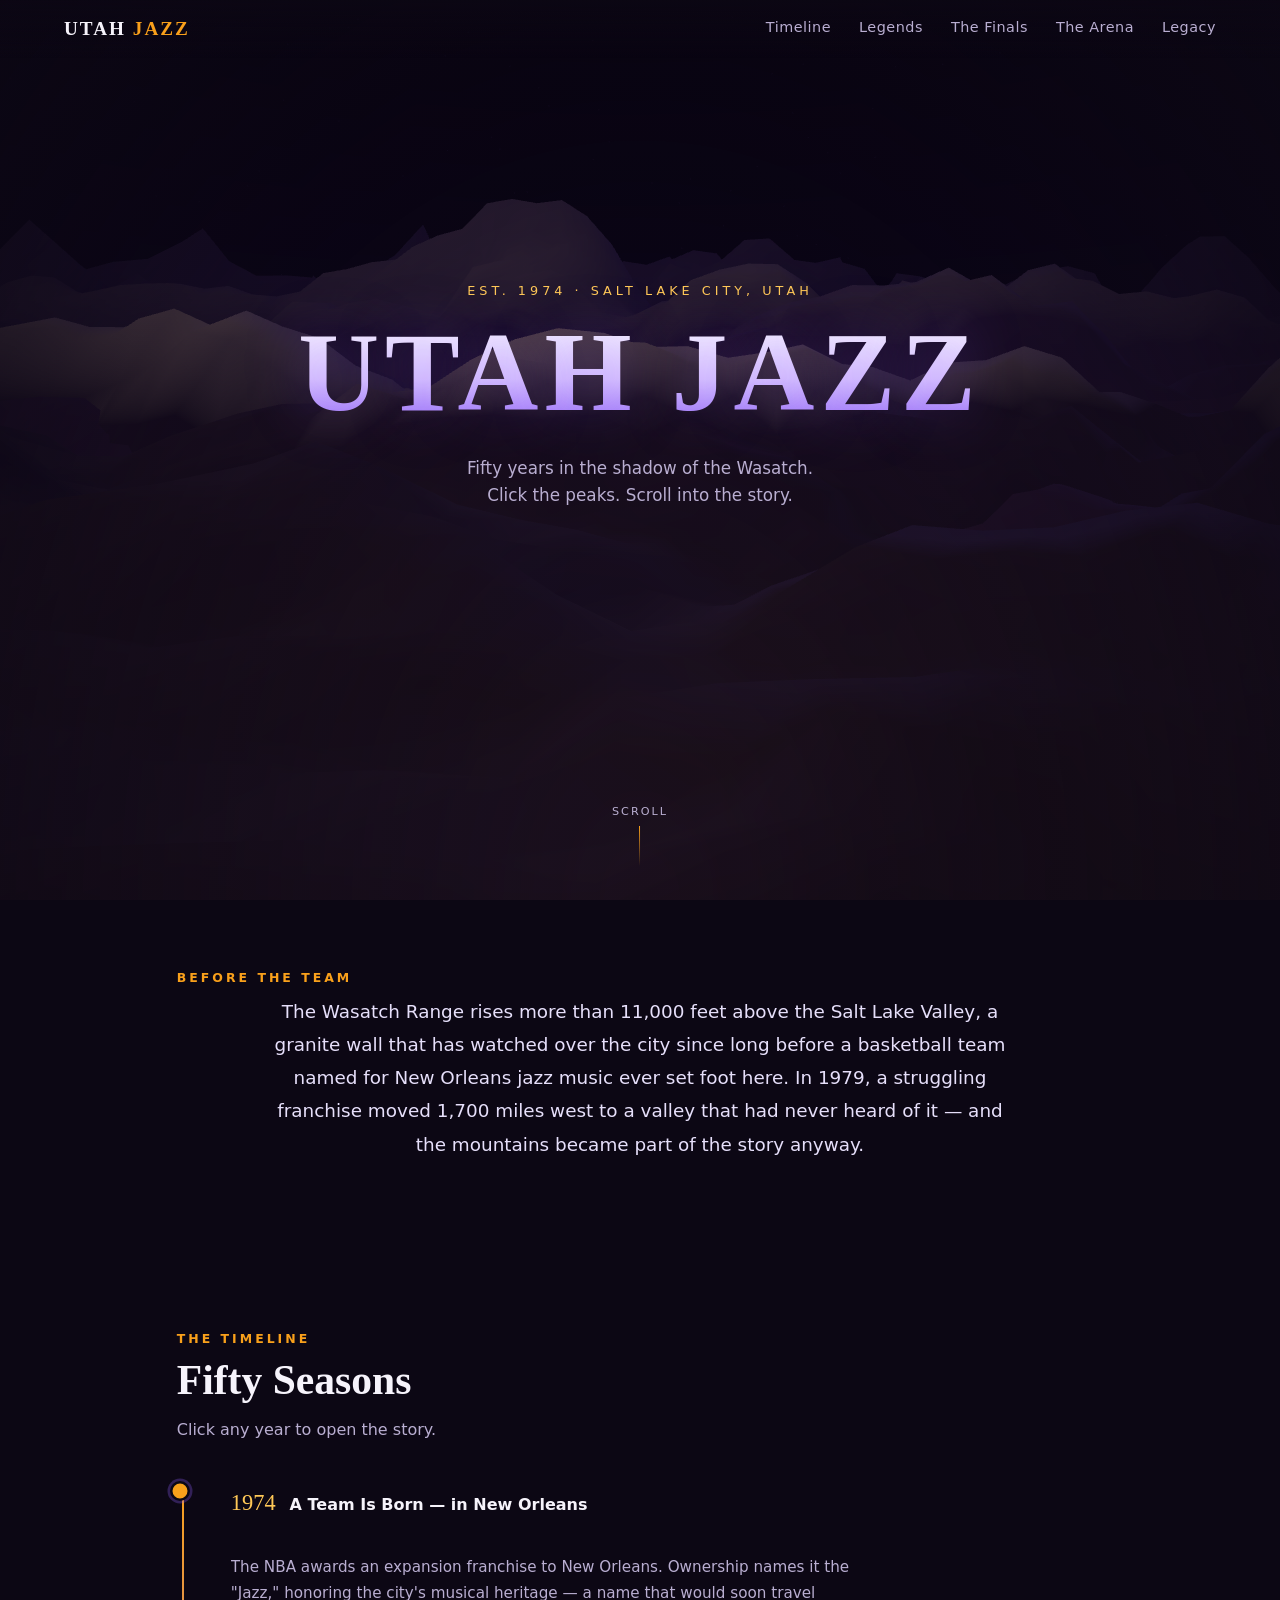
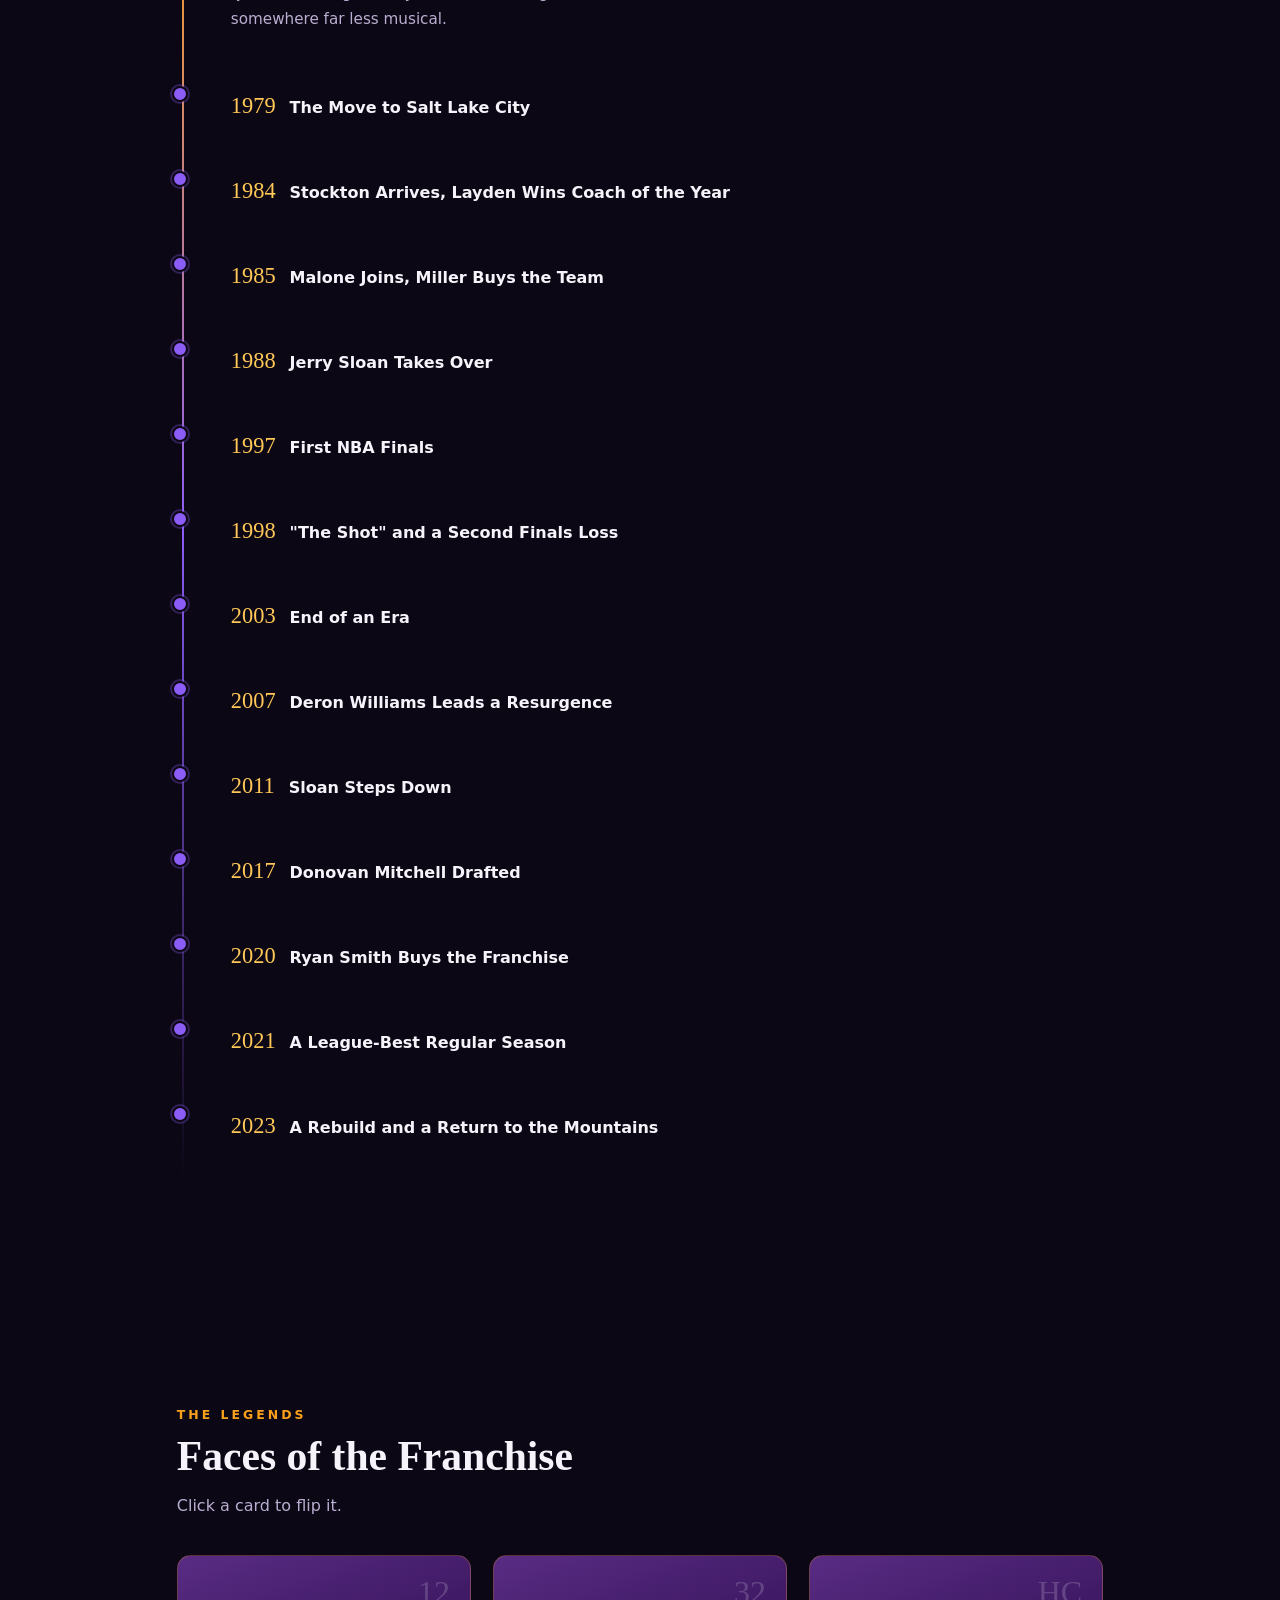
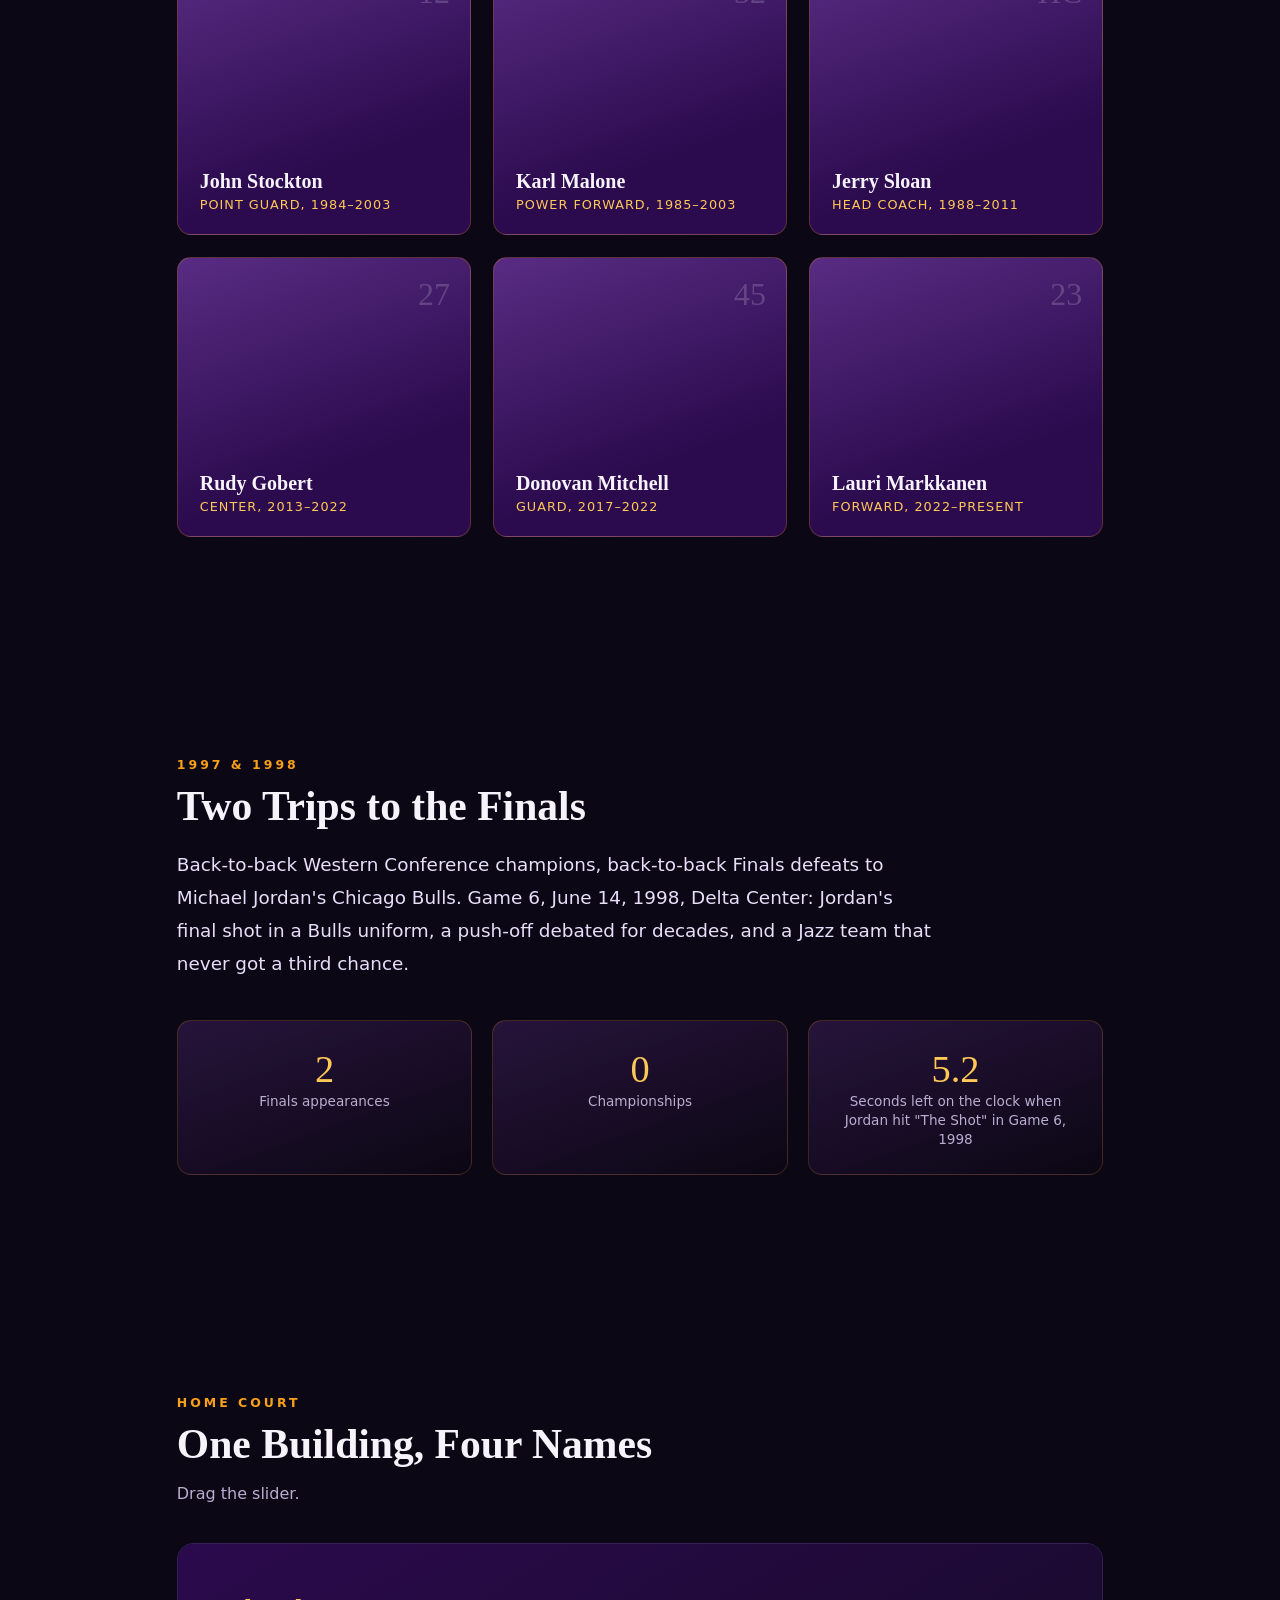
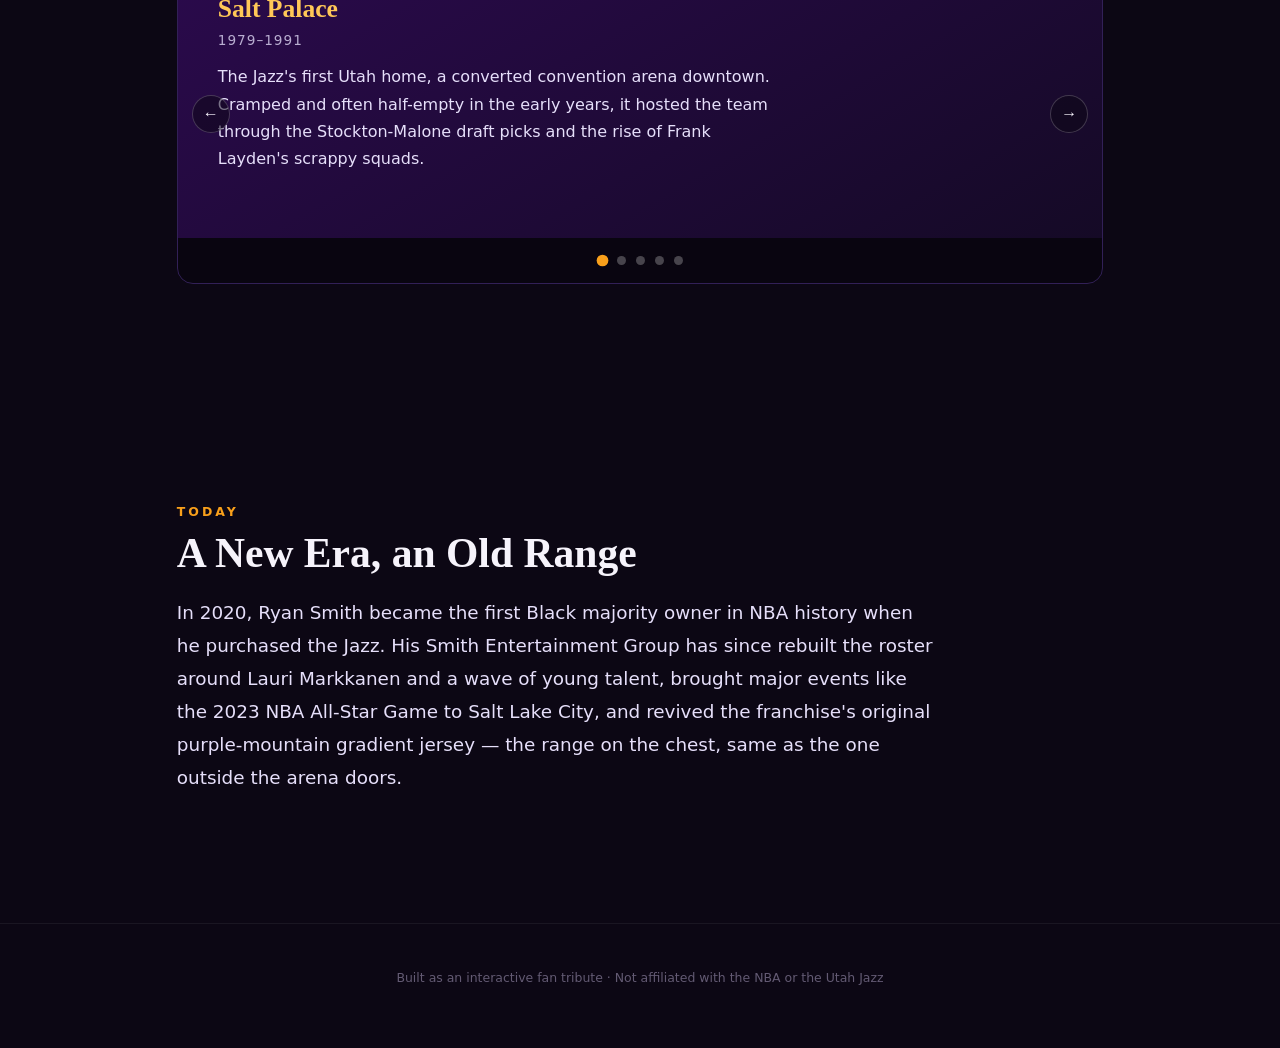
==== index.html @ e070e323 "Add interactive Utah Jazz history site with 3D Wasatch mountain hero Builds a single-page site: a Th" ====
<!DOCTYPE html>
<html lang="en">
<head>
<meta charset="UTF-8" />
<meta name="viewport" content="width=device-width, initial-scale=1.0" />
<title>Utah Jazz | The Wasatch to the Hardwood</title>
<meta name="description" content="An interactive history of the Utah Jazz, starting from the Wasatch Mountain Range." />
<link rel="icon" href="data:image/svg+xml,<svg xmlns=%22http://www.w3.org/2000/svg%22 viewBox=%220 0 100 100%22><text y=%22.9em%22 font-size=%2290%22>🏔️</text></svg>" />
<link rel="stylesheet" href="css/style.css" />
</head>
<body>

<div id="loader">
  <div class="loader-inner">
    <div class="loader-peak"></div>
    <p>Rendering the Wasatch&hellip;</p>
  </div>
</div>

<nav id="site-nav">
  <a href="#hero" class="nav-brand">UTAH <span>JAZZ</span></a>
  <button id="nav-toggle" aria-label="Toggle navigation">
    <span></span><span></span><span></span>
  </button>
  <div id="nav-links">
    <a href="#timeline" data-section="timeline">Timeline</a>
    <a href="#legends" data-section="legends">Legends</a>
    <a href="#finals" data-section="finals">The Finals</a>
    <a href="#arena" data-section="arena">The Arena</a>
    <a href="#legacy" data-section="legacy">Legacy</a>
  </div>
</nav>

<header id="hero">
  <canvas id="mountain-canvas"></canvas>
  <div id="hero-vignette"></div>
  <div class="hero-content">
    <p class="hero-eyebrow">Est. 1974 &middot; Salt Lake City, Utah</p>
    <h1 class="hero-title">UTAH JAZZ</h1>
    <p class="hero-subtitle">Fifty years in the shadow of the Wasatch.<br>Click the peaks. Scroll into the story.</p>
    <div class="hero-hint" id="hero-hint">Move your mouse to look around &middot; tap a peak</div>
  </div>
  <div class="scroll-cue" id="scroll-cue">
    <span>Scroll</span>
    <div class="scroll-cue-line"></div>
  </div>
  <div id="peak-tooltip" class="peak-tooltip hidden"></div>
</header>

<main>

  <section id="intro" class="section">
    <div class="section-inner">
      <h2 class="section-kicker">Before the Team</h2>
      <p class="lede">
        The Wasatch Range rises more than 11,000 feet above the Salt Lake Valley, a granite wall that has
        watched over the city since long before a basketball team named for New Orleans jazz music ever
        set foot here. In 1979, a struggling franchise moved 1,700 miles west to a valley that had never
        heard of it &mdash; and the mountains became part of the story anyway.
      </p>
    </div>
  </section>

  <section id="timeline" class="section">
    <div class="section-inner">
      <h2 class="section-kicker">The Timeline</h2>
      <h3 class="section-title">Fifty Seasons</h3>
      <p class="section-desc">Click any year to open the story.</p>
      <div id="timeline-track"></div>
    </div>
  </section>

  <section id="legends" class="section">
    <div class="section-inner">
      <h2 class="section-kicker">The Legends</h2>
      <h3 class="section-title">Faces of the Franchise</h3>
      <p class="section-desc">Click a card to flip it.</p>
      <div id="legends-grid"></div>
    </div>
  </section>

  <section id="finals" class="section">
    <div class="section-inner finals-inner">
      <h2 class="section-kicker">1997 &amp; 1998</h2>
      <h3 class="section-title">Two Trips to the Finals</h3>
      <p class="lede">
        Back-to-back Western Conference champions, back-to-back Finals defeats to Michael Jordan's
        Chicago Bulls. Game 6, June 14, 1998, Delta Center: Jordan's final shot in a Bulls uniform,
        a push-off debated for decades, and a Jazz team that never got a third chance.
      </p>
      <div class="finals-stats">
        <div class="stat-card"><span class="stat-num">2</span><span class="stat-label">Finals appearances</span></div>
        <div class="stat-card"><span class="stat-num">0</span><span class="stat-label">Championships</span></div>
        <div class="stat-card"><span class="stat-num">5.2</span><span class="stat-label">Seconds left on the clock when Jordan hit "The Shot" in Game 6, 1998</span></div>
      </div>
    </div>
  </section>

  <section id="arena" class="section">
    <div class="section-inner">
      <h2 class="section-kicker">Home Court</h2>
      <h3 class="section-title">One Building, Four Names</h3>
      <p class="section-desc">Drag the slider.</p>
      <div id="arena-slider"></div>
    </div>
  </section>

  <section id="legacy" class="section">
    <div class="section-inner">
      <h2 class="section-kicker">Today</h2>
      <h3 class="section-title">A New Era, an Old Range</h3>
      <p class="lede">
        In 2020, Ryan Smith became the first Black majority owner in NBA history when he purchased the
        Jazz. His Smith Entertainment Group has since rebuilt the roster around Lauri Markkanen and a
        wave of young talent, brought major events like the 2023 NBA All-Star Game to Salt Lake City,
        and revived the franchise's original purple-mountain gradient jersey &mdash; the range on the
        chest, same as the one outside the arena doors.
      </p>
    </div>
  </section>

</main>

<footer id="site-footer">
  <p>Built as an interactive fan tribute &middot; Not affiliated with the NBA or the Utah Jazz</p>
</footer>

<script type="importmap">
{
  "imports": {
    "three": "./js/vendor/three.module.js"
  }
}
</script>
<script type="module" src="js/mountains.js"></script>
<script type="module" src="js/data.js"></script>
<script type="module" src="js/app.js"></script>
</body>
</html>
---- css/style.css ----
:root {
  --jazz-purple-dark: #2b0a4d;
  --jazz-purple: #582c83;
  --jazz-purple-light: #8b5cf6;
  --jazz-gold: #f9a01b;
  --jazz-gold-light: #ffc857;
  --ink: #0c0714;
  --paper: #f6f3fb;
  --grey: #b9aed1;
  --font: 'Segoe UI', system-ui, -apple-system, 'Helvetica Neue', Arial, sans-serif;
  --font-display: Georgia, 'Times New Roman', serif;
}

* { box-sizing: border-box; }

html { scroll-behavior: smooth; }

body {
  margin: 0;
  background: var(--ink);
  color: var(--paper);
  font-family: var(--font);
  overflow-x: hidden;
}

img, canvas { display: block; }

a { color: inherit; }

/* Loader */
#loader {
  position: fixed;
  inset: 0;
  z-index: 999;
  background: radial-gradient(ellipse at 50% 30%, #3a1466, #0c0714 75%);
  display: flex;
  align-items: center;
  justify-content: center;
  transition: opacity 0.7s ease, visibility 0.7s ease;
}
#loader.hidden { opacity: 0; visibility: hidden; pointer-events: none; }
.loader-inner { text-align: center; color: var(--grey); }
.loader-peak {
  width: 46px;
  height: 46px;
  margin: 0 auto 18px;
  border: 3px solid var(--jazz-gold);
  border-top-color: transparent;
  border-radius: 50%;
  animation: spin 1s linear infinite;
}
@keyframes spin { to { transform: rotate(360deg); } }

/* Nav */
#site-nav {
  position: fixed;
  top: 0; left: 0; right: 0;
  z-index: 100;
  display: flex;
  align-items: center;
  justify-content: space-between;
  padding: 18px 5vw;
  background: linear-gradient(to bottom, rgba(12,7,20,0.75), transparent);
  transition: background 0.3s ease;
}
#site-nav.scrolled { background: rgba(12,7,20,0.9); backdrop-filter: blur(8px); box-shadow: 0 2px 24px rgba(0,0,0,0.4); }
.nav-brand { font-family: var(--font-display); font-weight: bold; letter-spacing: 2px; font-size: 1.2rem; text-decoration: none; color: var(--paper); }
.nav-brand span { color: var(--jazz-gold); }
#nav-links { display: flex; gap: 28px; }
#nav-links a {
  text-decoration: none;
  font-size: 0.9rem;
  letter-spacing: 0.5px;
  color: var(--grey);
  position: relative;
  padding-bottom: 4px;
  transition: color 0.2s ease;
}
#nav-links a::after {
  content: '';
  position: absolute; left: 0; bottom: 0;
  width: 0; height: 2px;
  background: var(--jazz-gold);
  transition: width 0.25s ease;
}
#nav-links a:hover, #nav-links a.active { color: var(--paper); }
#nav-links a:hover::after, #nav-links a.active::after { width: 100%; }
#nav-toggle { display: none; flex-direction: column; gap: 5px; background: none; border: none; cursor: pointer; padding: 8px; }
#nav-toggle span { width: 24px; height: 2px; background: var(--paper); display: block; }

/* Hero */
#hero {
  position: relative;
  height: 100svh;
  min-height: 500px;
  overflow: hidden;
  background: #0c0714;
}
#mountain-canvas { position: absolute; inset: 0; width: 100%; height: 100%; }
#hero-vignette {
  position: absolute; inset: 0;
  background: radial-gradient(ellipse at 50% 100%, rgba(12,7,20,0) 0%, rgba(12,7,20,0.55) 65%, rgba(12,7,20,0.95) 100%);
  pointer-events: none;
}
.hero-content {
  position: absolute;
  left: 50%; top: 46%;
  transform: translate(-50%, -50%);
  text-align: center;
  width: 90%;
  max-width: 800px;
  pointer-events: none;
}
.hero-eyebrow {
  letter-spacing: 4px;
  text-transform: uppercase;
  color: var(--jazz-gold-light);
  font-size: 0.8rem;
  margin-bottom: 10px;
}
.hero-title {
  font-family: var(--font-display);
  font-size: clamp(3rem, 11vw, 7rem);
  margin: 0;
  letter-spacing: 6px;
  background: linear-gradient(180deg, #ffffff 0%, #d8c3ff 55%, var(--jazz-purple-light) 100%);
  -webkit-background-clip: text;
  background-clip: text;
  color: transparent;
  text-shadow: 0 0 60px rgba(139,92,246,0.35);
}
.hero-subtitle { color: var(--grey); font-size: 1.05rem; line-height: 1.6; margin-top: 18px; }
.hero-hint {
  margin-top: 34px;
  font-size: 0.78rem;
  letter-spacing: 1px;
  color: rgba(246,243,251,0.55);
  animation: pulse 3s ease-in-out infinite;
}
@keyframes pulse { 0%,100% { opacity: 0.4; } 50% { opacity: 1; } }

.scroll-cue {
  position: absolute;
  bottom: 34px; left: 50%;
  transform: translateX(-50%);
  display: flex; flex-direction: column; align-items: center; gap: 8px;
  color: var(--grey);
  font-size: 0.7rem;
  letter-spacing: 2px;
  text-transform: uppercase;
  transition: opacity 0.4s ease;
}
.scroll-cue-line { width: 1px; height: 40px; background: linear-gradient(to bottom, var(--jazz-gold), transparent); animation: scrolldrop 1.8s ease-in-out infinite; }
@keyframes scrolldrop { 0% { transform: scaleY(0); transform-origin: top; } 50% { transform: scaleY(1); transform-origin: top; } 51% { transform-origin: bottom; } 100% { transform: scaleY(0); transform-origin: bottom; } }

.peak-tooltip {
  position: absolute;
  z-index: 20;
  max-width: 280px;
  background: rgba(20,10,36,0.92);
  border: 1px solid rgba(249,160,27,0.4);
  border-radius: 10px;
  padding: 14px 16px;
  font-size: 0.85rem;
  line-height: 1.5;
  color: var(--paper);
  box-shadow: 0 12px 40px rgba(0,0,0,0.5);
  transition: opacity 0.25s ease, transform 0.25s ease;
  pointer-events: none;
}
.peak-tooltip.hidden { opacity: 0; transform: translateY(6px); }
.peak-tooltip strong { color: var(--jazz-gold-light); display: block; margin-bottom: 4px; font-size: 0.9rem; }

/* Sections */
.section { padding: 110px 0; position: relative; }
.section-inner { max-width: 1080px; margin: 0 auto; padding: 0 6vw; }
.section-kicker { color: var(--jazz-gold); text-transform: uppercase; letter-spacing: 3px; font-size: 0.78rem; margin: 0 0 10px; }
.section-title { font-family: var(--font-display); font-size: clamp(1.8rem, 4vw, 2.6rem); margin: 0 0 16px; }
.section-desc { color: var(--grey); margin-bottom: 40px; }
.lede { font-size: 1.15rem; line-height: 1.8; color: #e6dffa; max-width: 760px; }
#intro { padding-top: 70px; padding-bottom: 60px; }
#intro .lede { margin: 0 auto; text-align: center; }

.reveal { opacity: 0; transform: translateY(36px); transition: opacity 0.8s ease, transform 0.8s ease; }
.reveal.visible { opacity: 1; transform: translateY(0); }

/* Timeline */
#timeline-track { position: relative; padding-left: 28px; }
#timeline-track::before {
  content: '';
  position: absolute; left: 5px; top: 6px; bottom: 6px; width: 2px;
  background: linear-gradient(to bottom, var(--jazz-gold), var(--jazz-purple-light), transparent);
}
.timeline-item { position: relative; padding: 0 0 34px 26px; cursor: pointer; }
.timeline-item::before {
  content: '';
  position: absolute; left: -33px; top: 4px;
  width: 12px; height: 12px; border-radius: 50%;
  background: var(--jazz-purple-light);
  border: 2px solid var(--ink);
  box-shadow: 0 0 0 2px rgba(139,92,246,0.3);
  transition: background 0.2s ease, transform 0.2s ease;
}
.timeline-item.open::before, .timeline-item:hover::before { background: var(--jazz-gold); transform: scale(1.25); }
.timeline-year { font-family: var(--font-display); font-size: 1.4rem; color: var(--jazz-gold-light); margin: 0; }
.timeline-head { display: flex; align-items: baseline; gap: 14px; }
.timeline-title { color: var(--paper); font-weight: 600; }
.timeline-body {
  max-height: 0; overflow: hidden; opacity: 0;
  transition: max-height 0.4s ease, opacity 0.4s ease, margin 0.4s ease;
  color: var(--grey); line-height: 1.7; font-size: 0.95rem; max-width: 640px;
}
.timeline-item.open .timeline-body { max-height: 240px; opacity: 1; margin-top: 10px; }

/* Legends */
#legends-grid { display: grid; grid-template-columns: repeat(auto-fill, minmax(230px, 1fr)); gap: 22px; }
.legend-card { perspective: 1400px; height: 280px; cursor: pointer; }
.legend-card-inner {
  position: relative; width: 100%; height: 100%;
  transform-style: preserve-3d;
  transition: transform 0.6s cubic-bezier(.4,.2,.2,1);
  border-radius: 14px;
}
.legend-card.flipped .legend-card-inner { transform: rotateY(180deg); }
.legend-face {
  position: absolute; inset: 0;
  -webkit-backface-visibility: hidden; backface-visibility: hidden;
  border-radius: 14px;
  padding: 22px;
  display: flex; flex-direction: column; justify-content: flex-end;
}
.legend-front {
  background: linear-gradient(160deg, var(--jazz-purple) 0%, var(--jazz-purple-dark) 70%);
  border: 1px solid rgba(249,160,27,0.25);
}
.legend-front .legend-number { position: absolute; top: 18px; right: 20px; font-family: var(--font-display); font-size: 2rem; color: rgba(255,255,255,0.18); }
.legend-name { font-family: var(--font-display); font-size: 1.25rem; margin: 0 0 4px; }
.legend-role { color: var(--jazz-gold-light); font-size: 0.8rem; letter-spacing: 1px; text-transform: uppercase; }
.legend-back {
  background: linear-gradient(160deg, #1b0f30, var(--ink));
  border: 1px solid rgba(139,92,246,0.4);
  transform: rotateY(180deg);
  justify-content: flex-start;
  gap: 10px;
}
.legend-back p { margin: 0; font-size: 0.85rem; line-height: 1.6; color: var(--grey); }
.legend-back .legend-stat-row { display: flex; justify-content: space-between; font-size: 0.8rem; border-bottom: 1px dashed rgba(185,174,209,0.2); padding: 4px 0; }
.legend-back .legend-stat-row b { color: var(--jazz-gold-light); }

/* Finals */
.finals-inner { text-align: left; }
.finals-stats { display: flex; flex-wrap: wrap; gap: 20px; margin-top: 40px; }
.stat-card {
  flex: 1 1 200px;
  background: linear-gradient(160deg, rgba(88,44,131,0.35), rgba(12,7,20,0.6));
  border: 1px solid rgba(249,160,27,0.2);
  border-radius: 14px;
  padding: 26px 22px;
  text-align: center;
}
.stat-num { display: block; font-family: var(--font-display); font-size: 2.4rem; color: var(--jazz-gold-light); }
.stat-label { color: var(--grey); font-size: 0.85rem; }

/* Arena slider */
#arena-slider { position: relative; border-radius: 16px; overflow: hidden; border: 1px solid rgba(139,92,246,0.3); }
.arena-track { display: flex; transition: transform 0.5s cubic-bezier(.4,.2,.2,1); }
.arena-slide { min-width: 100%; padding: 50px 40px; background: linear-gradient(150deg, var(--jazz-purple-dark), #150a26); }
.arena-slide h4 { font-family: var(--font-display); font-size: 1.6rem; margin: 0 0 6px; color: var(--jazz-gold-light); }
.arena-slide span.arena-years { color: var(--grey); font-size: 0.85rem; letter-spacing: 1px; }
.arena-slide p { color: #e6dffa; line-height: 1.7; margin-top: 14px; max-width: 560px; }
.arena-dots { display: flex; justify-content: center; gap: 10px; padding: 18px 0; background: rgba(0,0,0,0.2); }
.arena-dot { width: 9px; height: 9px; border-radius: 50%; background: rgba(255,255,255,0.25); cursor: pointer; transition: background 0.2s ease, transform 0.2s ease; }
.arena-dot.active { background: var(--jazz-gold); transform: scale(1.3); }
.arena-nav-btn {
  position: absolute; top: 50%; transform: translateY(-50%);
  background: rgba(12,7,20,0.5); border: 1px solid rgba(255,255,255,0.2); color: var(--paper);
  width: 38px; height: 38px; border-radius: 50%; cursor: pointer; font-size: 1rem; z-index: 5;
}
.arena-nav-btn:hover { background: rgba(249,160,27,0.3); }
.arena-prev { left: 14px; } .arena-next { right: 14px; }

footer#site-footer {
  text-align: center;
  padding: 34px 20px 50px;
  color: rgba(185,174,209,0.5);
  font-size: 0.78rem;
  border-top: 1px solid rgba(255,255,255,0.06);
}

@media (max-width: 720px) {
  #nav-links {
    position: fixed; top: 0; right: 0; height: 100vh; width: 70vw; max-width: 300px;
    background: #0c0714;
    flex-direction: column; align-items: flex-start;
    padding: 90px 30px; gap: 26px;
    box-shadow: -20px 0 60px rgba(0,0,0,0.6);
    transform: translateX(100%); transition: transform 0.3s ease;
  }
  #nav-links.open { transform: translateX(0); }
  #nav-toggle { display: flex; }
  .section { padding: 70px 0; }
}
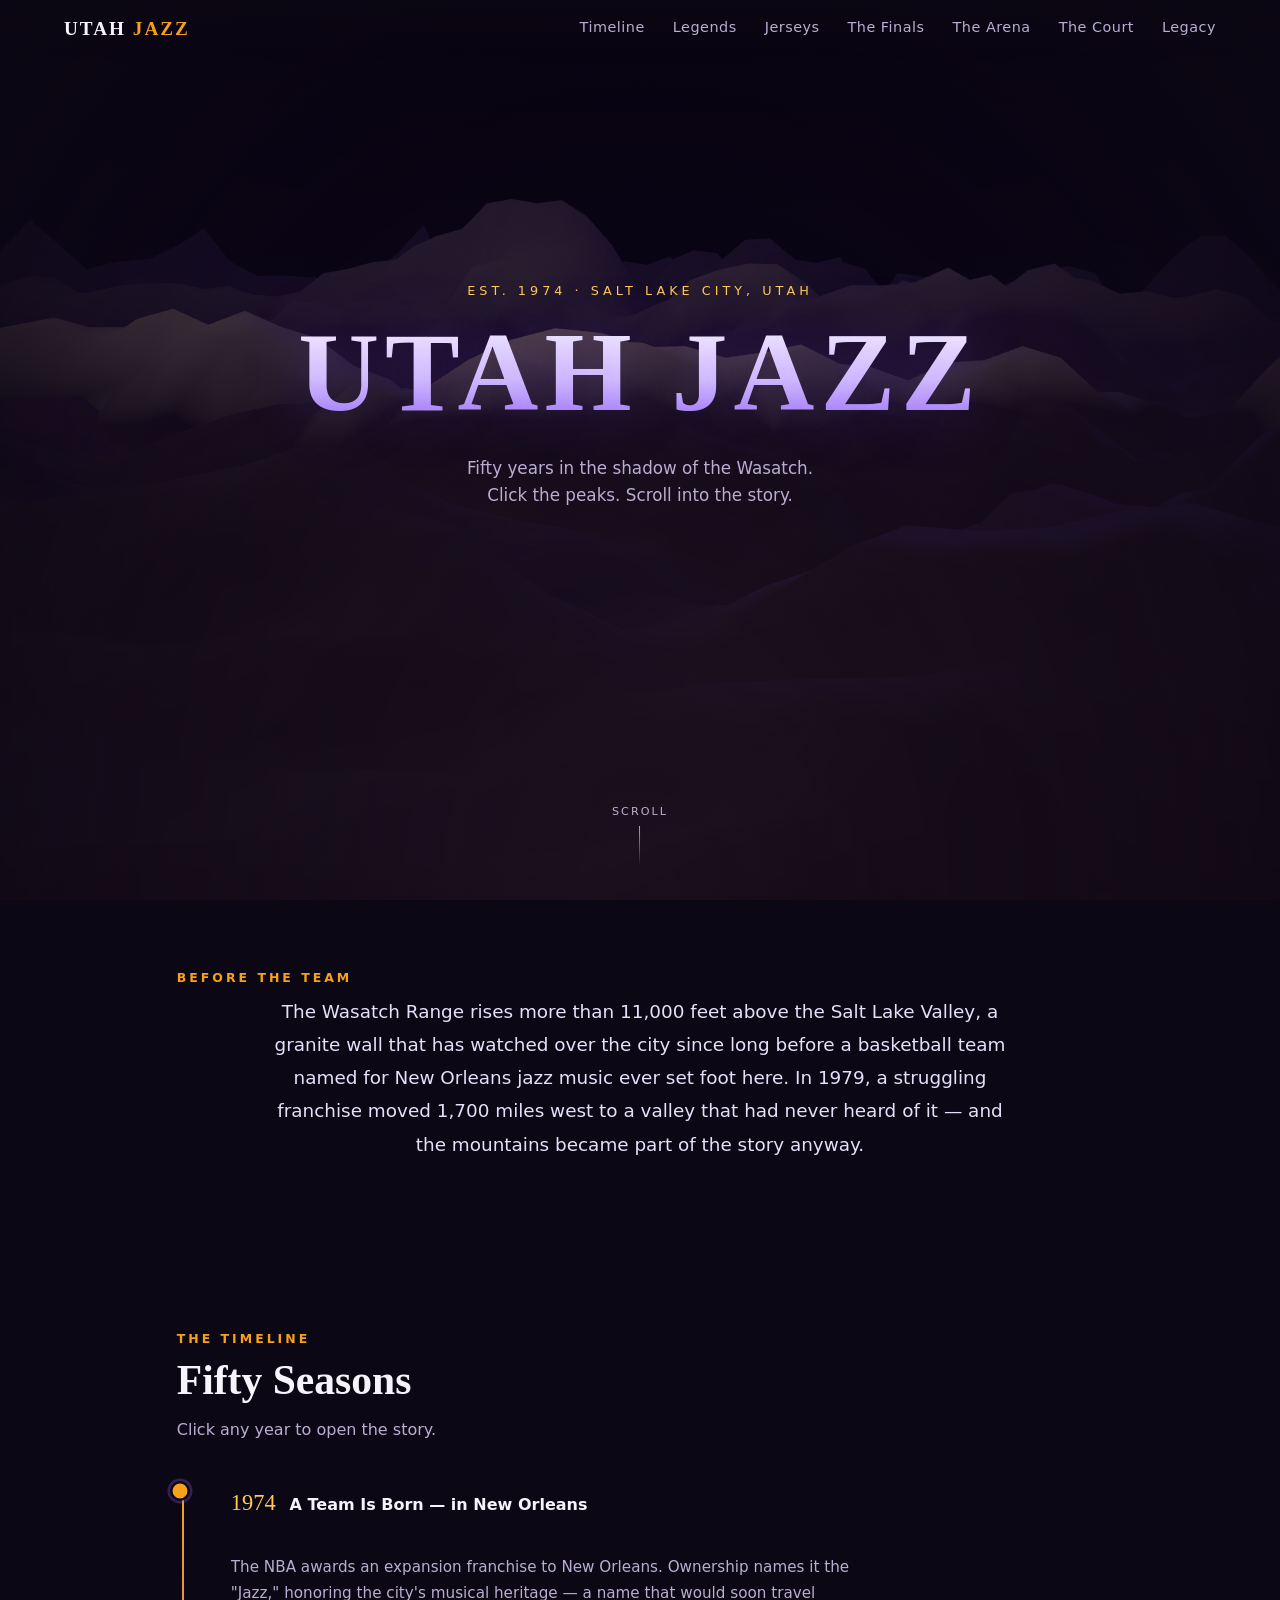
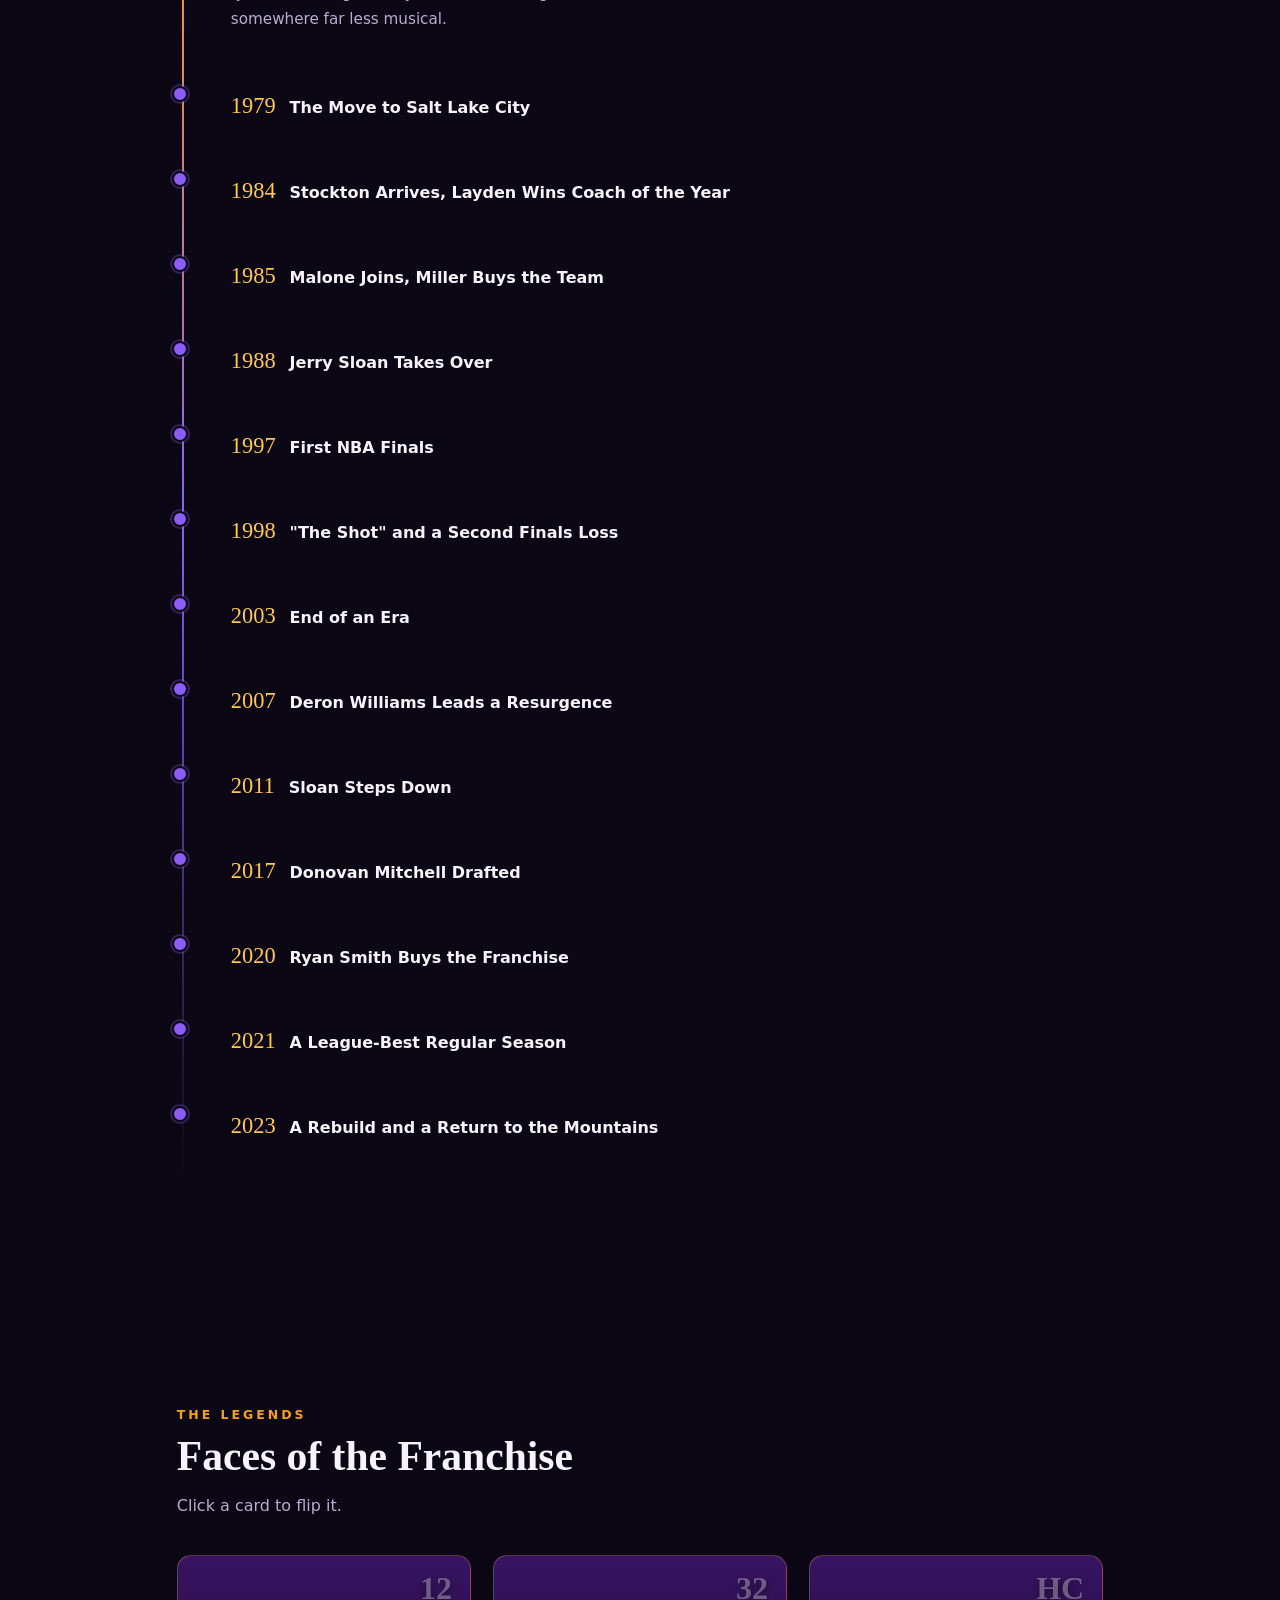
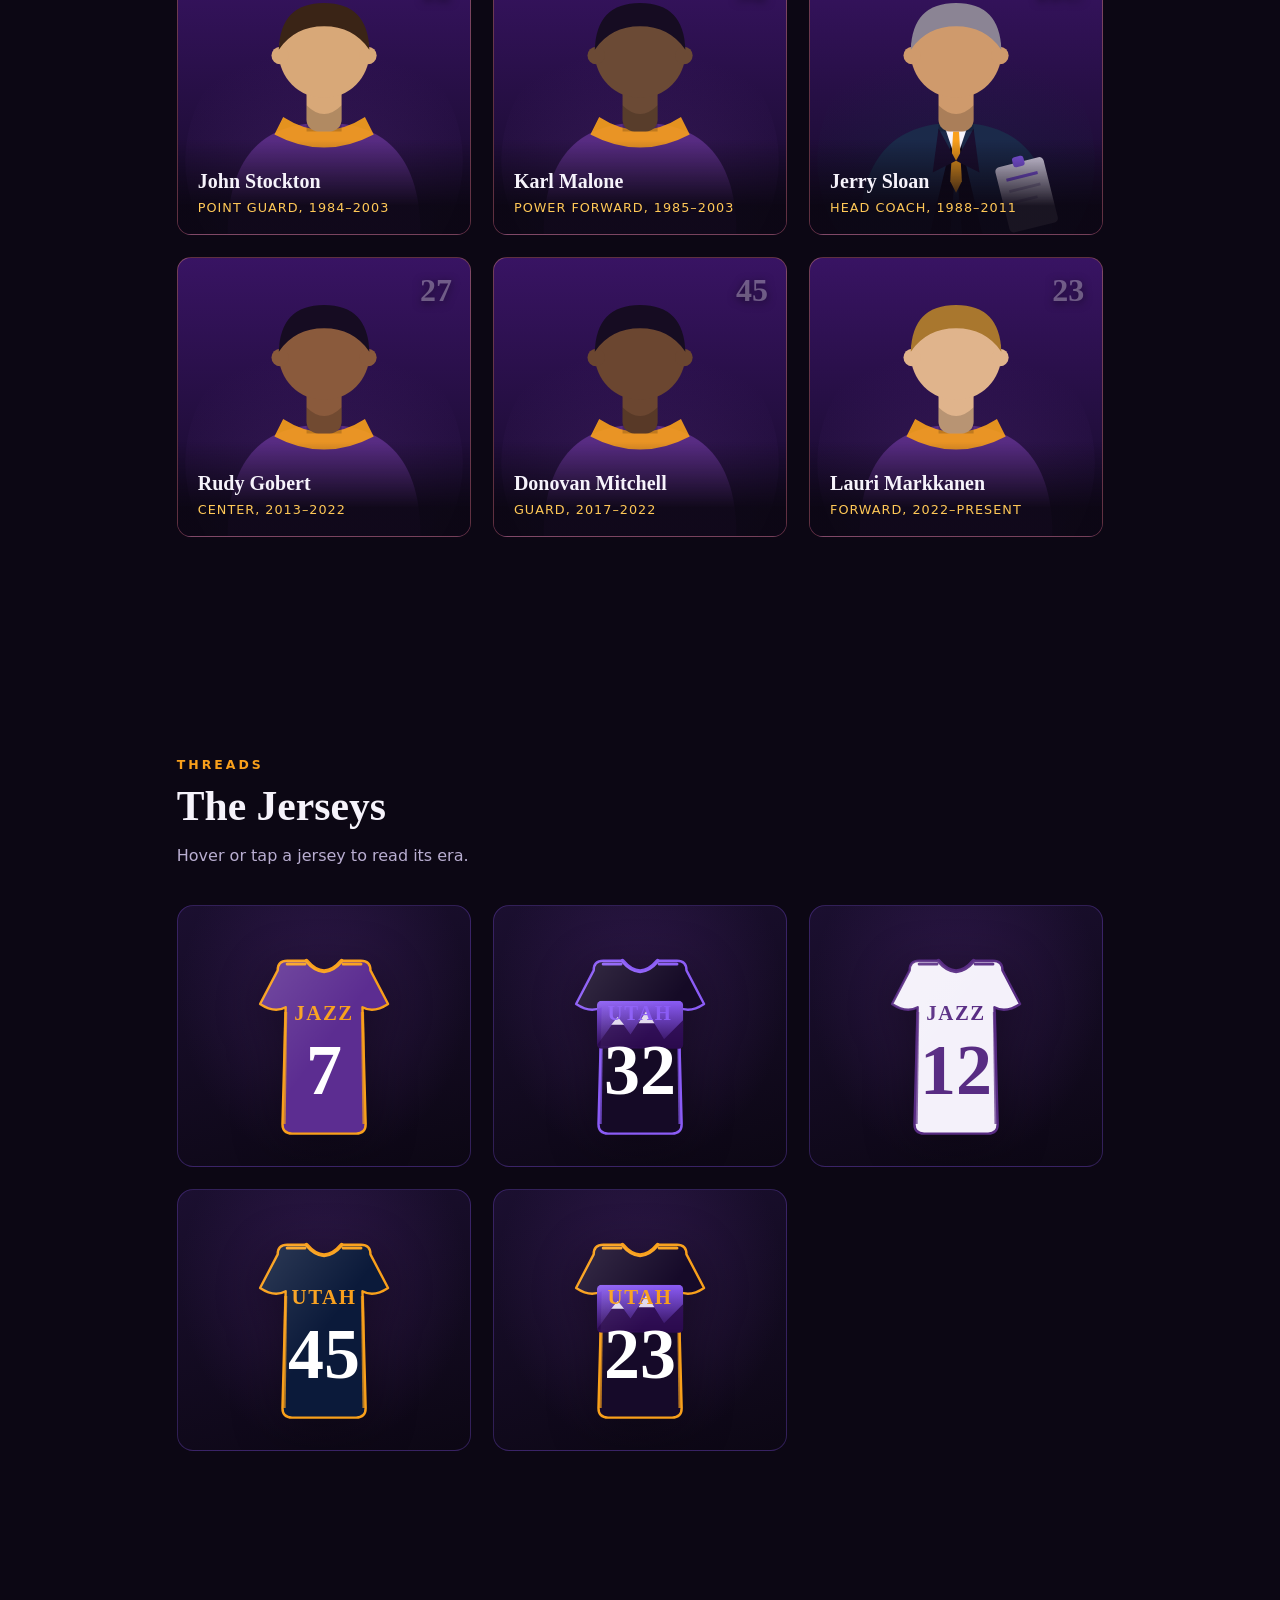
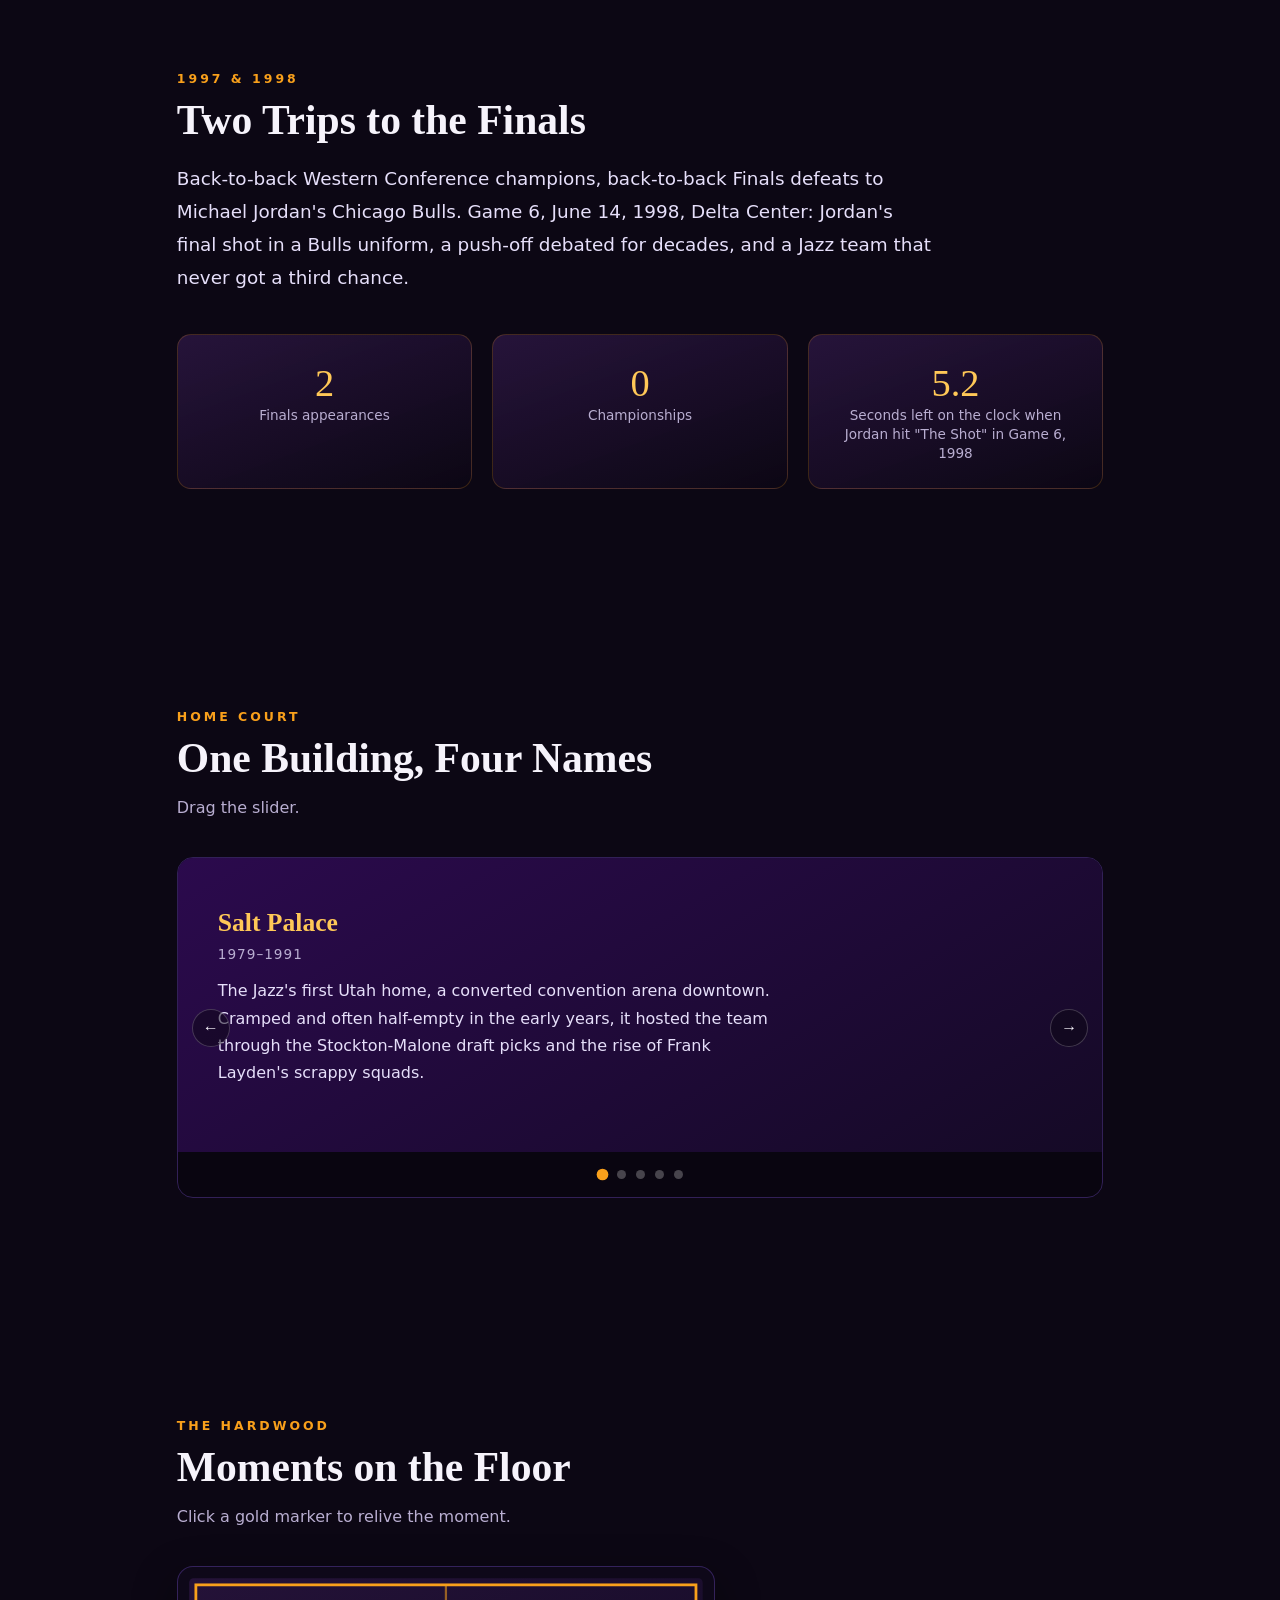
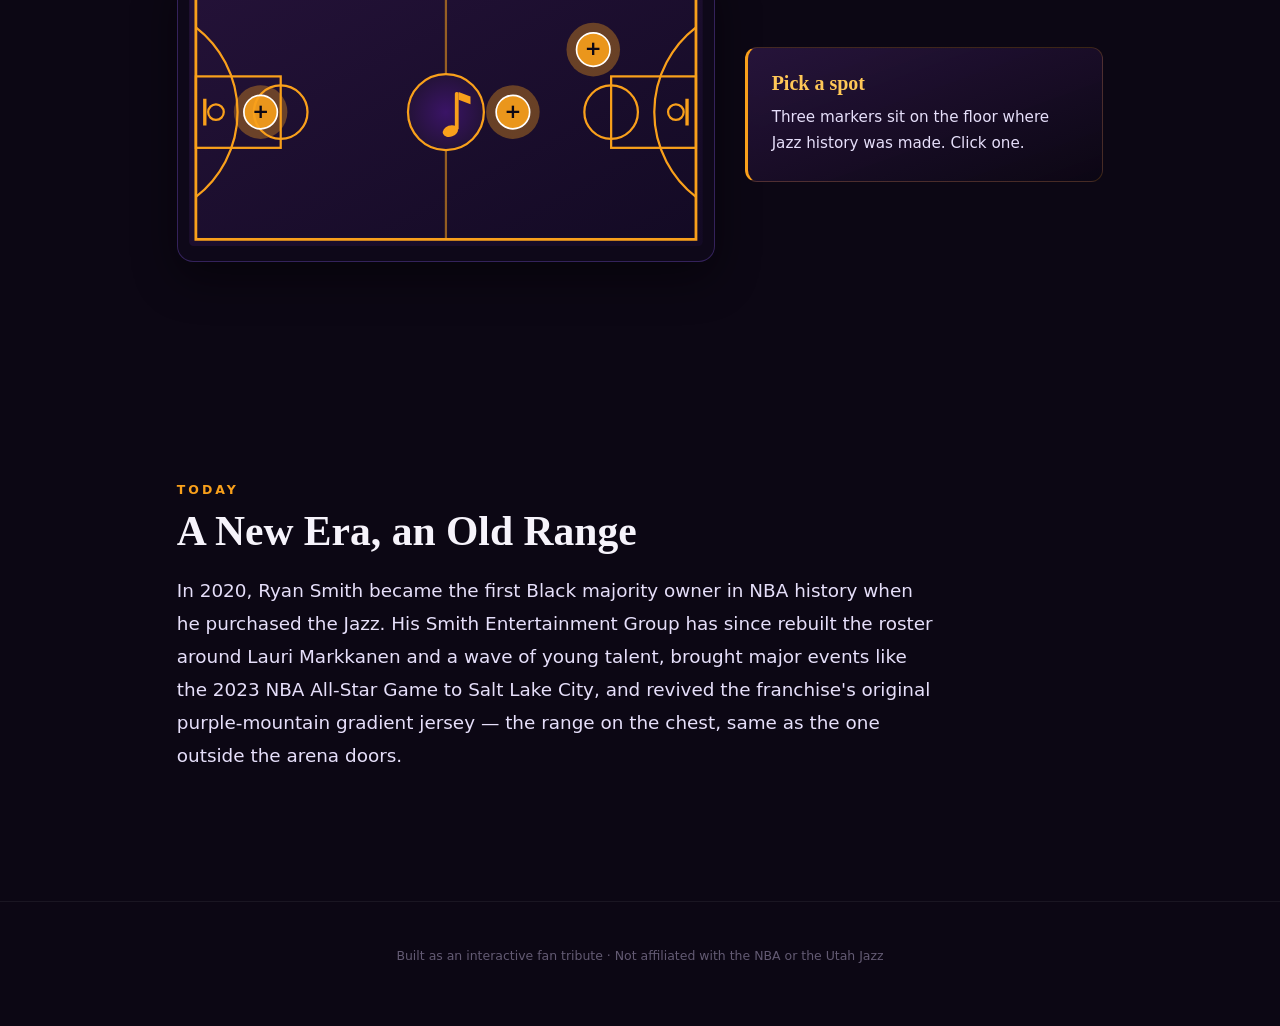
==== commit cf43de3c: "Add SVG imagery: player portraits, jersey gallery, court diagram Introduce js/graphics.js, a depende" ====
--- a/index.html
+++ b/index.html
@@ -25,8 +25,10 @@
   <div id="nav-links">
     <a href="#timeline" data-section="timeline">Timeline</a>
     <a href="#legends" data-section="legends">Legends</a>
+    <a href="#jerseys" data-section="jerseys">Jerseys</a>
     <a href="#finals" data-section="finals">The Finals</a>
     <a href="#arena" data-section="arena">The Arena</a>
+    <a href="#court" data-section="court">The Court</a>
     <a href="#legacy" data-section="legacy">Legacy</a>
   </div>
 </nav>
@@ -79,6 +81,15 @@
     </div>
   </section>
 
+  <section id="jerseys" class="section">
+    <div class="section-inner">
+      <h2 class="section-kicker">Threads</h2>
+      <h3 class="section-title">The Jerseys</h3>
+      <p class="section-desc">Hover or tap a jersey to read its era.</p>
+      <div id="jersey-grid"></div>
+    </div>
+  </section>
+
   <section id="finals" class="section">
     <div class="section-inner finals-inner">
       <h2 class="section-kicker">1997 &amp; 1998</h2>
@@ -102,6 +113,21 @@
       <h3 class="section-title">One Building, Four Names</h3>
       <p class="section-desc">Drag the slider.</p>
       <div id="arena-slider"></div>
+    </div>
+  </section>
+
+  <section id="court" class="section">
+    <div class="section-inner">
+      <h2 class="section-kicker">The Hardwood</h2>
+      <h3 class="section-title">Moments on the Floor</h3>
+      <p class="section-desc">Click a gold marker to relive the moment.</p>
+      <div id="court-wrap">
+        <div id="court-figure"></div>
+        <div id="court-detail" class="court-detail">
+          <strong id="court-detail-label">Pick a spot</strong>
+          <p id="court-detail-text">Three markers sit on the floor where Jazz history was made. Click one.</p>
+        </div>
+      </div>
     </div>
   </section>
 
--- a/css/style.css
+++ b/css/style.css
@@ -232,8 +232,22 @@
 .legend-front {
   background: linear-gradient(160deg, var(--jazz-purple) 0%, var(--jazz-purple-dark) 70%);
   border: 1px solid rgba(249,160,27,0.25);
-}
-.legend-front .legend-number { position: absolute; top: 18px; right: 20px; font-family: var(--font-display); font-size: 2rem; color: rgba(255,255,255,0.18); }
+  padding: 0;
+  overflow: hidden;
+}
+.legend-portrait { position: absolute; inset: 0; }
+.legend-portrait svg { width: 100%; height: 100%; }
+.legend-front .legend-number {
+  position: absolute; top: 14px; right: 18px; z-index: 2;
+  font-family: var(--font-display); font-size: 2rem; font-weight: bold;
+  color: rgba(255,255,255,0.32); text-shadow: 0 2px 8px rgba(0,0,0,0.5);
+}
+.legend-caption {
+  position: absolute; left: 0; right: 0; bottom: 0; z-index: 2;
+  padding: 30px 20px 18px;
+  background: linear-gradient(to top, rgba(12,7,20,0.94) 30%, rgba(12,7,20,0) 100%);
+}
+.legend-card:hover .legend-portrait { transform: scale(1.04); transition: transform 0.6s ease; }
 .legend-name { font-family: var(--font-display); font-size: 1.25rem; margin: 0 0 4px; }
 .legend-role { color: var(--jazz-gold-light); font-size: 0.8rem; letter-spacing: 1px; text-transform: uppercase; }
 .legend-back {
@@ -279,6 +293,76 @@
 .arena-nav-btn:hover { background: rgba(249,160,27,0.3); }
 .arena-prev { left: 14px; } .arena-next { right: 14px; }
 
+/* Jersey gallery */
+#jersey-grid { display: grid; grid-template-columns: repeat(auto-fill, minmax(220px, 1fr)); gap: 22px; }
+.jersey-card {
+  position: relative;
+  border-radius: 16px;
+  overflow: hidden;
+  background: linear-gradient(165deg, #1b0f30, var(--ink));
+  border: 1px solid rgba(139,92,246,0.28);
+  cursor: pointer;
+  transition: transform 0.35s ease, border-color 0.35s ease, box-shadow 0.35s ease;
+}
+.jersey-card:hover, .jersey-card.open {
+  transform: translateY(-6px);
+  border-color: rgba(249,160,27,0.55);
+  box-shadow: 0 18px 44px rgba(0,0,0,0.5);
+}
+.jersey-art {
+  height: 260px;
+  padding: 18px;
+  display: flex; align-items: center; justify-content: center;
+  background: radial-gradient(ellipse at 50% 35%, rgba(88,44,131,0.35), transparent 70%);
+}
+.jersey-art svg { max-height: 100%; filter: drop-shadow(0 10px 24px rgba(0,0,0,0.45)); transition: transform 0.4s ease; }
+.jersey-card:hover .jersey-art svg, .jersey-card.open .jersey-art svg { transform: translateY(-4px) scale(1.03); }
+.jersey-info {
+  padding: 0 20px;
+  max-height: 0; opacity: 0; overflow: hidden;
+  transition: max-height 0.45s ease, opacity 0.4s ease, padding 0.45s ease;
+}
+.jersey-card:hover .jersey-info, .jersey-card.open .jersey-info { max-height: 260px; opacity: 1; padding: 4px 20px 22px; }
+.jersey-era {
+  display: inline-block; font-size: 0.68rem; letter-spacing: 2px; text-transform: uppercase;
+  color: var(--ink); background: var(--jazz-gold); padding: 3px 9px; border-radius: 20px; margin-bottom: 8px;
+}
+.jersey-name { font-family: var(--font-display); font-size: 1.15rem; margin: 0 0 2px; color: var(--paper); }
+.jersey-years { color: var(--jazz-gold-light); font-size: 0.78rem; letter-spacing: 1px; }
+.jersey-blurb { color: var(--grey); font-size: 0.85rem; line-height: 1.6; margin: 10px 0 0; }
+
+/* Court diagram */
+#court-wrap { display: grid; grid-template-columns: 1.5fr 1fr; gap: 30px; align-items: center; }
+#court-figure {
+  border-radius: 16px; overflow: hidden;
+  border: 1px solid rgba(139,92,246,0.3);
+  background: #0e0819;
+  box-shadow: 0 16px 44px rgba(0,0,0,0.45);
+}
+#court-figure svg { width: 100%; height: auto; }
+.court-hotspot { cursor: pointer; }
+.court-hotspot-dot { fill: rgba(249,160,27,0.9); stroke: #fff; stroke-width: 1.5; transition: fill 0.2s ease; }
+.court-hotspot-halo { fill: rgba(249,160,27,0.35); transform-box: fill-box; transform-origin: center; animation: hotspotPulse 2.2s ease-in-out infinite; }
+.court-hotspot-mark { fill: var(--ink); font-family: var(--font); font-size: 18px; font-weight: bold; pointer-events: none; }
+.court-hotspot:hover .court-hotspot-dot, .court-hotspot.active .court-hotspot-dot { fill: #ffd77a; }
+.court-hotspot:hover .court-hotspot-halo, .court-hotspot.active .court-hotspot-halo { fill: rgba(255,215,122,0.55); }
+.court-hotspot:focus { outline: none; }
+.court-hotspot:focus .court-hotspot-dot { stroke: var(--jazz-purple-light); stroke-width: 3; }
+@keyframes hotspotPulse { 0%,100% { opacity: 0.35; transform: scale(1); } 50% { opacity: 0.8; transform: scale(1.35); } }
+
+.court-detail {
+  background: linear-gradient(160deg, rgba(88,44,131,0.35), rgba(12,7,20,0.6));
+  border: 1px solid rgba(249,160,27,0.2);
+  border-left: 3px solid var(--jazz-gold);
+  border-radius: 12px;
+  padding: 24px 24px;
+  transition: opacity 0.4s ease, transform 0.4s ease;
+}
+.court-detail strong { display: block; font-family: var(--font-display); font-size: 1.25rem; color: var(--jazz-gold-light); margin-bottom: 10px; }
+.court-detail p { margin: 0; color: #e6dffa; line-height: 1.7; font-size: 0.95rem; }
+.court-detail.revealed { animation: courtFade 0.5s ease; }
+@keyframes courtFade { from { opacity: 0.3; transform: translateY(8px); } to { opacity: 1; transform: translateY(0); } }
+
 footer#site-footer {
   text-align: center;
   padding: 34px 20px 50px;
@@ -299,4 +383,6 @@
   #nav-links.open { transform: translateX(0); }
   #nav-toggle { display: flex; }
   .section { padding: 70px 0; }
-}
+  #court-wrap { grid-template-columns: 1fr; gap: 22px; }
+  #nav-links { gap: 22px; }
+}
